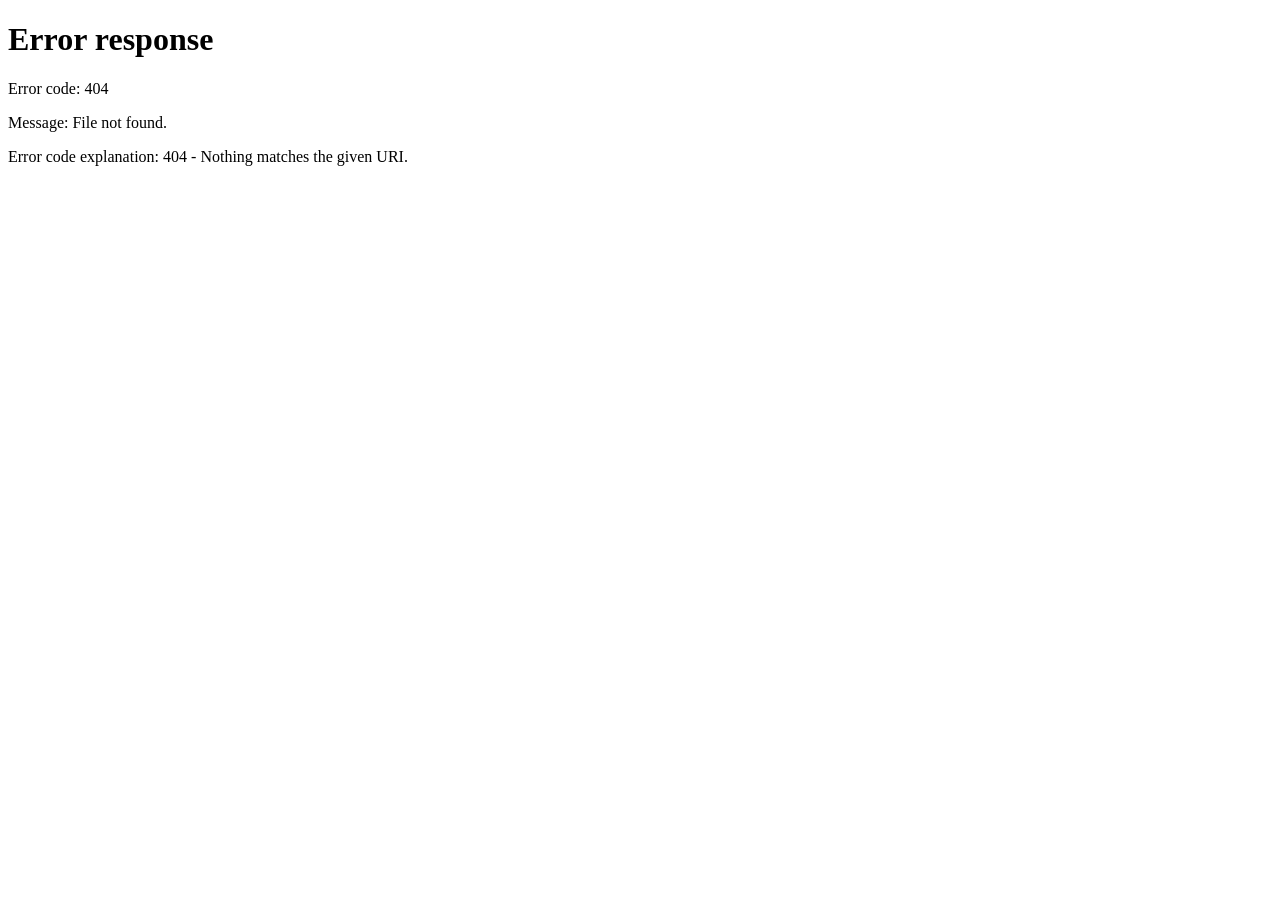
==== index.html @ ed63a504 "Grimsby landing (9 languages)" ====
<!doctype html><html lang="en"><head><meta charset="utf-8"><title>Grimsby</title><link rel="canonical" href="https://maksimkhatskevich.github.io/grimsby/"><meta http-equiv="refresh" content="0; url=grimsby/"></head><body><a href="grimsby/">Grimsby</a></body></html>
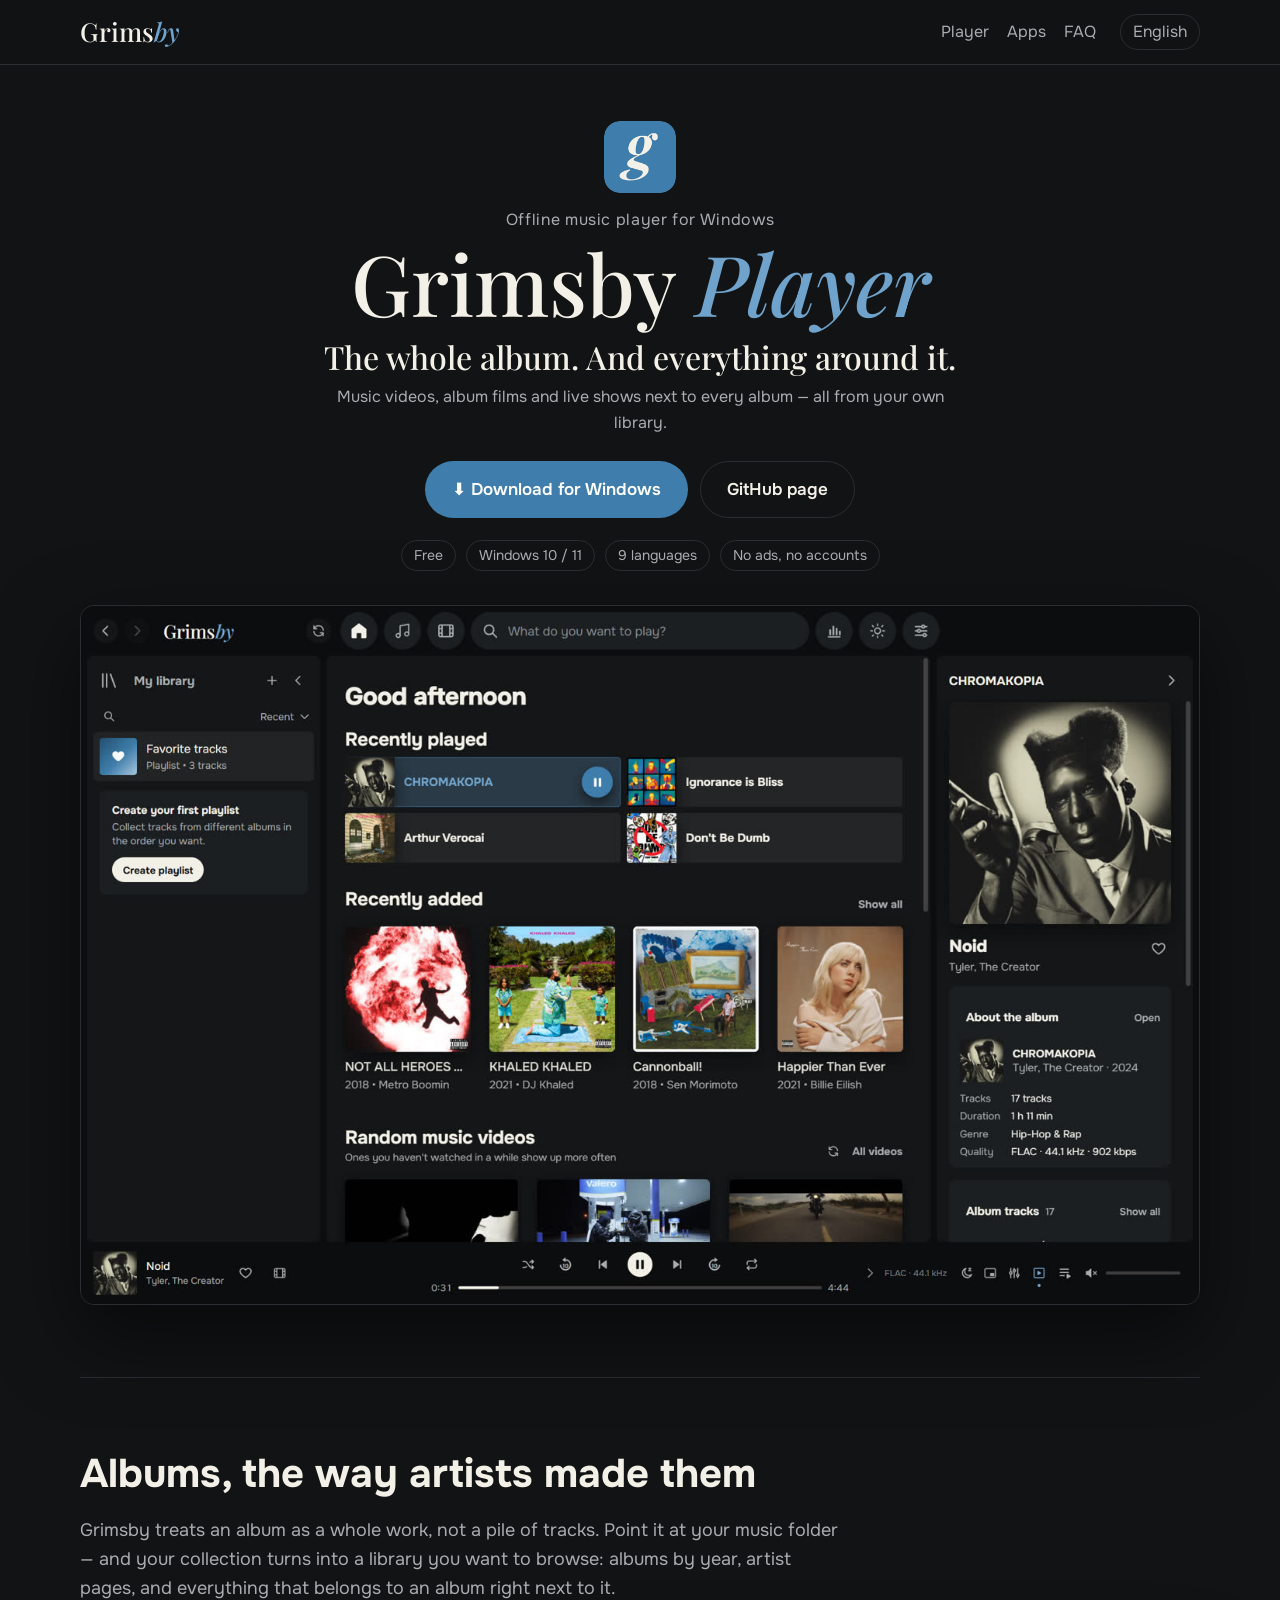
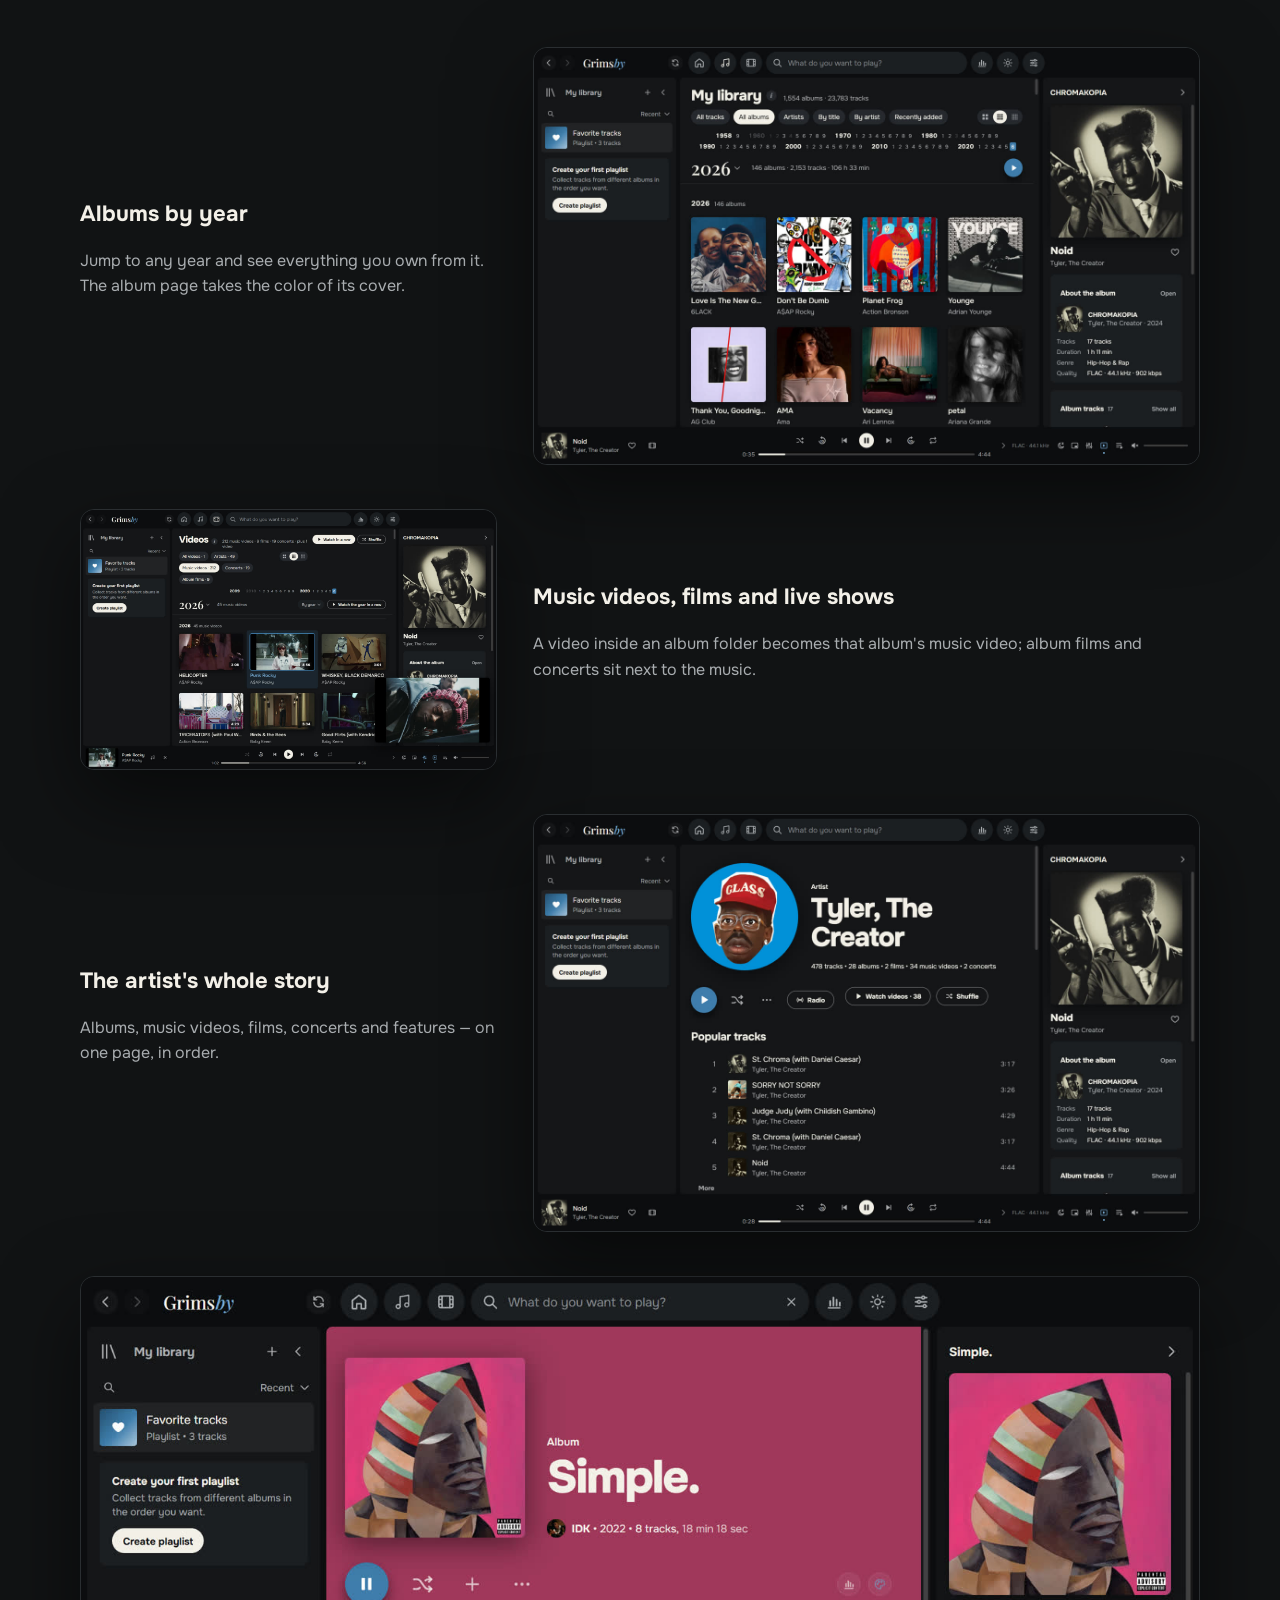
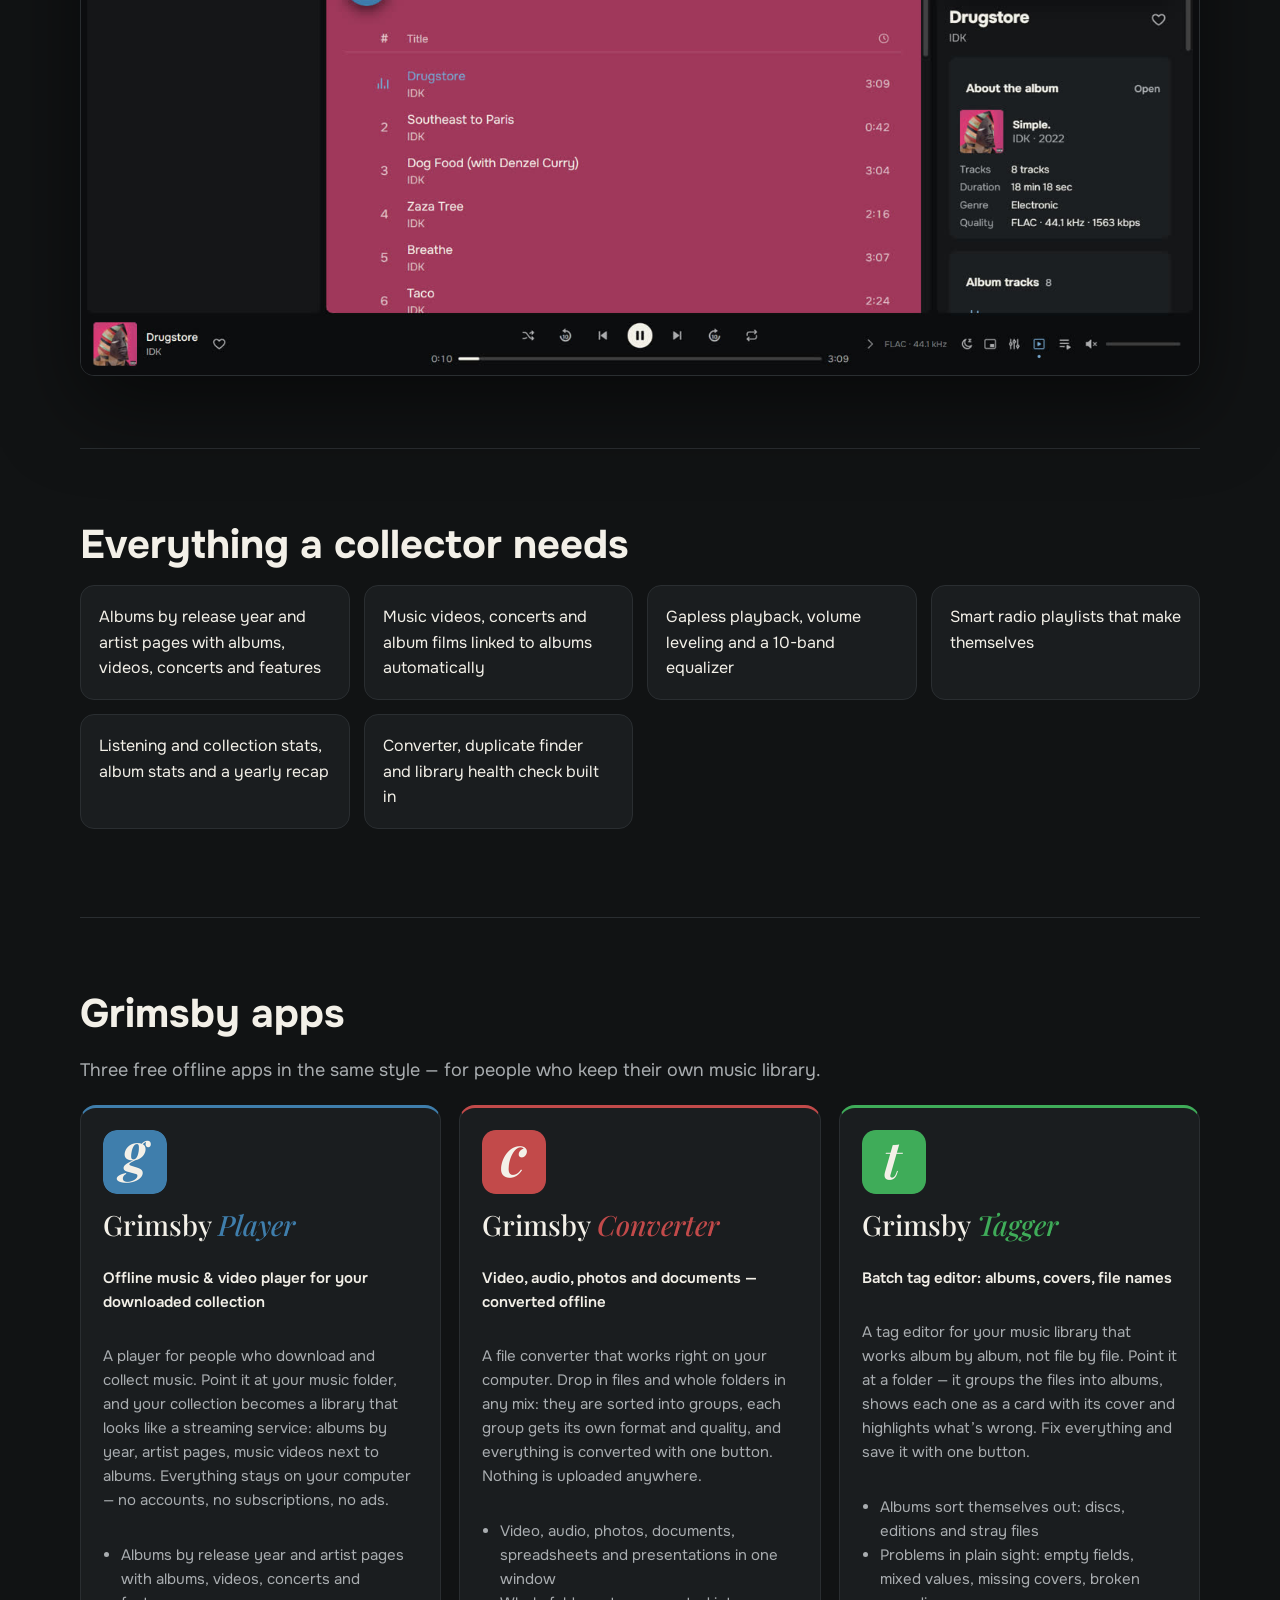
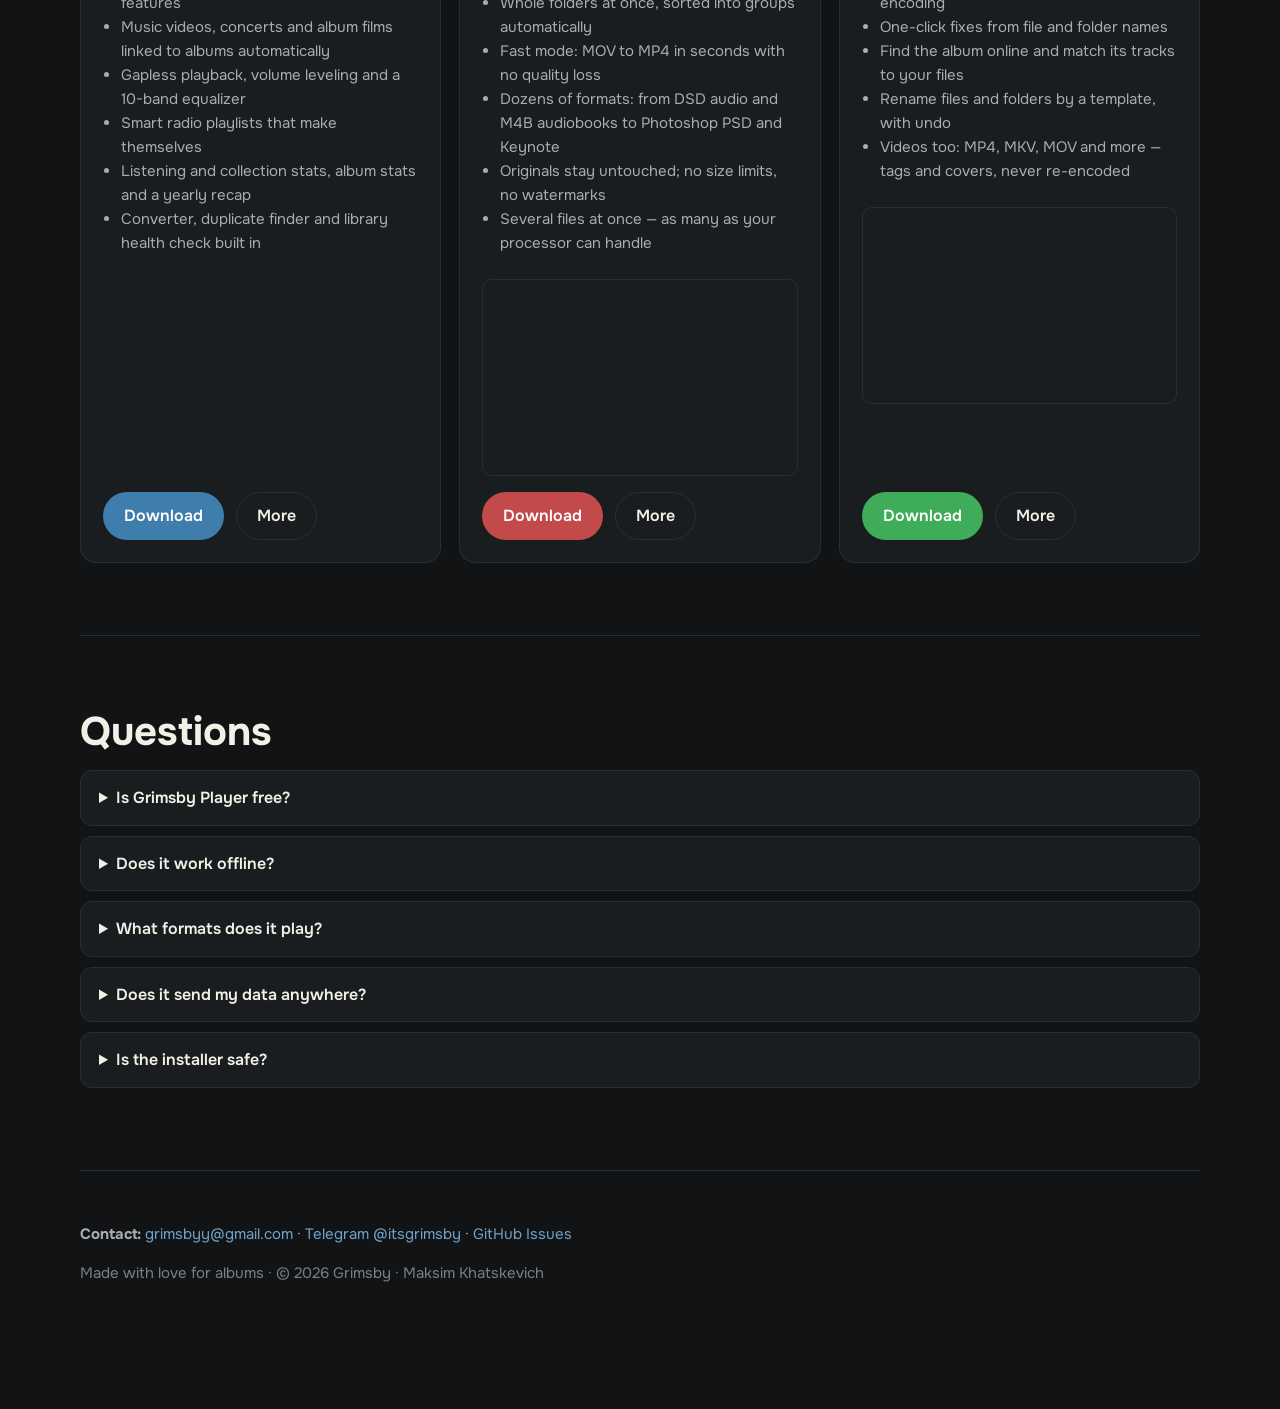
==== commit 16661784: "Root: verification tags" ====
--- a/index.html
+++ b/index.html
@@ -1 +1 @@
-<!doctype html><html lang="en"><head><meta charset="utf-8"><title>Grimsby</title><link rel="canonical" href="https://maksimkhatskevich.github.io/grimsby/"><meta http-equiv="refresh" content="0; url=grimsby/"></head><body><a href="grimsby/">Grimsby</a></body></html>
+<!doctype html><html lang="en"><head><meta charset="utf-8"><meta name="google-site-verification" content="Ky7TEh7B9oUZKnGHo9f3iWPh1Lo5fjyv_JRExPzD8pY"><meta name="yandex-verification" content="20e8227255f604b7"><title>Grimsby</title><link rel="canonical" href="https://maksimkhatskevich.github.io/grimsby/"><meta http-equiv="refresh" content="0; url=grimsby/"></head><body><a href="grimsby/">Grimsby</a></body></html>
